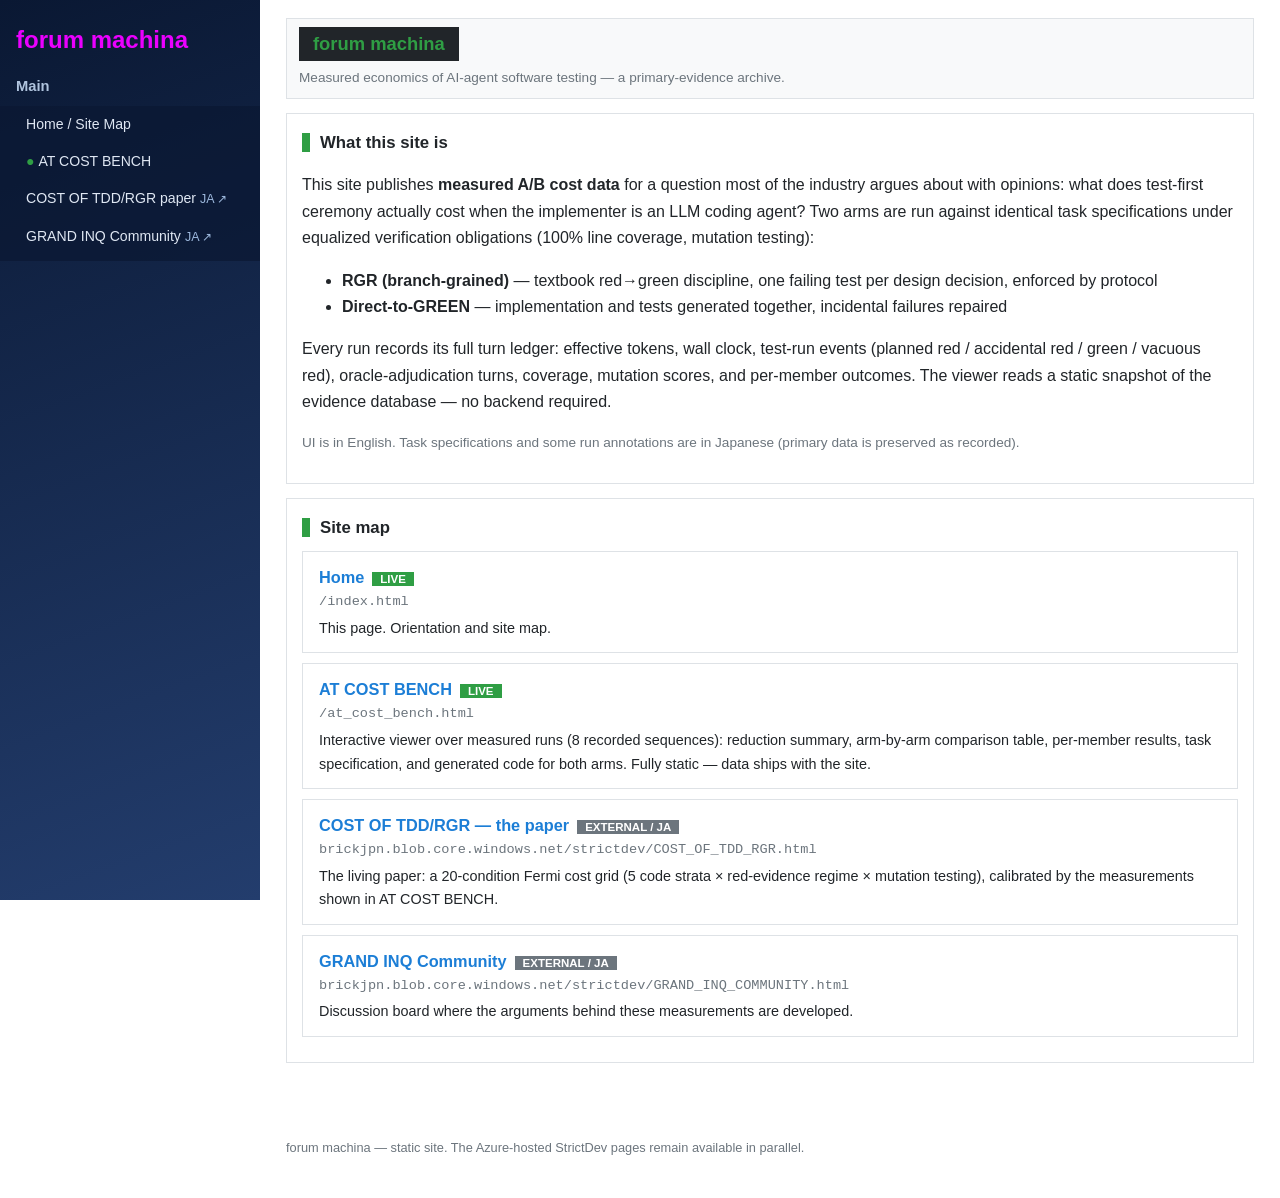
==== index.html @ 399e2967 "MACHINA 静的サイト v1: 英語版 AT COST BENCH を第一コンテンツとして構築 - index.html: 英語ランディング+サイトマップ(AT COST BENCH / 論文・広" ====
<!DOCTYPE html>
<html lang="en">
<head>
    <meta charset="UTF-8">
    <meta name="viewport" content="width=device-width, initial-scale=1.0">
    <title>forum machina</title>
    <meta name="description" content="forum machina — measured economics of AI-agent software testing. Primary-evidence archive of A/B cost measurements: branch-grained RGR (test-first discipline) versus direct-to-GREEN implementation by LLM coding agents.">
    <link rel="stylesheet" href="css/site.css">
</head>
<body>
    <div class="hamburger" id="hamburger">&#9776;</div>
    <nav class="sidebar" id="sidebar">
        <ul>
            <li><a href="index.html" class="logo">forum machina</a></li>
            <li><a href="#" class="section-label">Main</a>
                <ul>
                    <li><a href="index.html">Home / Site Map</a></li>
                    <li><a href="at_cost_bench.html"><span class="dot-green">&#9679;</span>AT COST BENCH</a></li>
                    <li><a href="https://brickjpn.blob.core.windows.net/strictdev/COST_OF_TDD_RGR.html">COST OF TDD/RGR paper<span class="ext">JA &#8599;</span></a></li>
                    <li><a href="https://brickjpn.blob.core.windows.net/strictdev/GRAND_INQ_COMMUNITY.html">GRAND INQ Community<span class="ext">JA &#8599;</span></a></li>
                </ul>
            </li>
        </ul>
    </nav>

    <main>
        <div class="header-section">
            <span class="header-title">forum machina</span>
            <div class="header-sub">Measured economics of AI-agent software testing — a primary-evidence archive.</div>
        </div>

        <div class="section-card">
            <div class="section-title"><span class="accent-bar"></span>What this site is</div>
            <p>
                This site publishes <b>measured A/B cost data</b> for a question most of the industry argues about
                with opinions: what does test-first ceremony actually cost when the implementer is an LLM coding agent?
                Two arms are run against identical task specifications under equalized verification obligations
                (100% line coverage, mutation testing):
            </p>
            <ul>
                <li><b>RGR (branch-grained)</b> — textbook red&#8594;green discipline, one failing test per design decision, enforced by protocol</li>
                <li><b>Direct-to-GREEN</b> — implementation and tests generated together, incidental failures repaired</li>
            </ul>
            <p>
                Every run records its full turn ledger: effective tokens, wall clock, test-run events
                (planned red / accidental red / green / vacuous red), oracle-adjudication turns, coverage,
                mutation scores, and per-member outcomes. The viewer reads a static snapshot of the evidence
                database &#8212; no backend required.
            </p>
            <p class="header-sub">UI is in English. Task specifications and some run annotations are in Japanese (primary data is preserved as recorded).</p>
        </div>

        <div class="section-card">
            <div class="section-title"><span class="accent-bar"></span>Site map</div>
            <ul class="map-list">
                <li>
                    <div class="name"><a href="index.html">Home</a><span class="badge-live">LIVE</span></div>
                    <div class="path">/index.html</div>
                    <div class="desc">This page. Orientation and site map.</div>
                </li>
                <li>
                    <div class="name"><a href="at_cost_bench.html">AT COST BENCH</a><span class="badge-live">LIVE</span></div>
                    <div class="path">/at_cost_bench.html</div>
                    <div class="desc">
                        Interactive viewer over measured runs (8 recorded sequences): reduction summary,
                        arm-by-arm comparison table, per-member results, task specification, and generated code
                        for both arms. Fully static &#8212; data ships with the site.
                    </div>
                </li>
                <li>
                    <div class="name"><a href="https://brickjpn.blob.core.windows.net/strictdev/COST_OF_TDD_RGR.html">COST OF TDD/RGR &#8212; the paper</a><span class="badge-ext">EXTERNAL / JA</span></div>
                    <div class="path">brickjpn.blob.core.windows.net/strictdev/COST_OF_TDD_RGR.html</div>
                    <div class="desc">
                        The living paper: a 20-condition Fermi cost grid (5 code strata &#215; red-evidence regime &#215; mutation testing),
                        calibrated by the measurements shown in AT COST BENCH.
                    </div>
                </li>
                <li>
                    <div class="name"><a href="https://brickjpn.blob.core.windows.net/strictdev/GRAND_INQ_COMMUNITY.html">GRAND INQ Community</a><span class="badge-ext">EXTERNAL / JA</span></div>
                    <div class="path">brickjpn.blob.core.windows.net/strictdev/GRAND_INQ_COMMUNITY.html</div>
                    <div class="desc">Discussion board where the arguments behind these measurements are developed.</div>
                </li>
            </ul>
        </div>
    </main>

    <footer>
        forum machina &#8212; static site. The Azure-hosted StrictDev pages remain available in parallel.
    </footer>

    <script>
        document.getElementById('hamburger').addEventListener('click', function () {
            document.getElementById('sidebar').classList.toggle('active');
        });
    </script>
</body>
</html>
---- css/site.css ----
/* forum machina — base colors inherited from StrictDev HP */
* { box-sizing: border-box; }
body {
    margin: 0;
    background: #ffffff;
    color: #212529;
    font-family: "Segoe UI", Meiryo, sans-serif;
    line-height: 1.65;
}

/* ---- sidebar (StrictDev 踏襲: navy gradient) ---- */
.sidebar {
    position: fixed;
    top: 0; left: 0;
    width: 260px;
    height: 100vh;
    overflow-y: auto;
    background: linear-gradient(160deg, #0a1833 0%, #233d6d 100%);
    z-index: 100;
}
.sidebar ul { list-style: none; margin: 0; padding: 8px 0; }
.sidebar ul li { margin: 0; }
.sidebar ul li a {
    display: block;
    color: #fff;
    text-decoration: none;
    padding: 8px 16px;
    font-size: 0.92rem;
    transition: background 0.2s;
}
.sidebar ul li a:hover { background: rgba(255,255,255,0.08); }
.sidebar ul li ul { padding: 0 0 6px 0; background: rgba(10,24,51,0.7); }
.sidebar ul li ul li a { padding: 7px 16px 7px 26px; font-size: 0.88rem; color: #dfe7f3; }
.sidebar .logo {
    font-size: x-large;
    font-weight: bold;
    color: rgb(234, 0, 255);
    padding: 12px 16px 6px;
    display: block;
}
.sidebar .section-label { color: #b0c4de; font-weight: 600; pointer-events: none; }
.sidebar .dot-green { color: #2f9e44; margin-right: 4px; }
.sidebar .ext { color: #9db8dd; font-size: 0.78rem; margin-left: 4px; }

.hamburger {
    display: none;
    position: fixed;
    top: 10px; left: 10px;
    z-index: 200;
    background: rgba(10, 24, 51, 0.9);
    color: #fff;
    padding: 6px 12px;
    font-size: 1.2rem;
    cursor: pointer;
    user-select: none;
}

main { margin-left: 260px; padding: 18px 26px 60px; max-width: 1180px; }

@media (max-width: 900px) {
    .sidebar { transform: translateX(-100%); transition: transform 0.2s; }
    .sidebar.active { transform: translateX(0); }
    .hamburger { display: block; }
    main { margin-left: 0; padding: 54px 14px 40px; }
}

/* ---- page chrome (AT_COST_BENCH 踏襲) ---- */
.header-section {
    background: #f8f9fa;
    border: 1px solid #dee2e6;
    padding: 8px 12px;
    margin-bottom: 14px;
}
.header-title {
    color: #2f9e44;
    background: #212529;
    display: inline-block;
    padding: 2px 14px;
    font-size: 1.15rem;
    font-weight: 600;
}
.header-sub { color: #6c757d; font-size: 0.85rem; margin-top: 6px; }

.section-card {
    background: #ffffff;
    border: 1px solid #dee2e6;
    padding: 15px;
    margin-bottom: 14px;
}
.section-title {
    font-size: 1.05rem;
    font-weight: 600;
    margin-bottom: 10px;
    display: flex;
    align-items: center;
    gap: 10px;
}
.section-title .accent-bar {
    display: inline-block;
    width: 8px;
    height: 1.1em;
    background: #2f9e44;
}

.reduction-banner {
    background: #212529;
    color: #fff;
    padding: 10px 16px;
    display: flex;
    flex-wrap: wrap;
    gap: 26px;
    margin-bottom: 12px;
}
.reduction-banner .metric-label { font-size: 0.75rem; color: #adb5bd; }
.reduction-banner .metric-value { font-size: 1.3rem; font-weight: 700; color: #7ddf8f; }

table.compare { border-collapse: collapse; width: 100%; font-size: 0.9rem; }
table.compare th, table.compare td {
    border: 1px solid #dee2e6;
    padding: 5px 10px;
    vertical-align: middle;
    text-align: left;
}
table.compare thead th { background: #212529; color: #fff; font-weight: 600; }
td.col-rgr, th.col-rgr { background: #fff5eb; }
td.col-direct, th.col-direct { background: #ebf9ee; }
td.col-ratio { font-weight: 600; text-align: center; }
td.hl { background: lightyellow; }
td.num { text-align: right; font-variant-numeric: tabular-nums; }

table.members { border-collapse: collapse; width: 100%; font-size: 0.84rem; margin-top: 6px; }
table.members th, table.members td { border: 1px solid #dee2e6; padding: 3px 8px; }
table.members th { background: #f1f3f5; }
.status-green { color: #2f9e44; font-weight: 600; }
.status-other { color: #c92a2a; font-weight: 600; }

.meta-grid { display: grid; grid-template-columns: repeat(auto-fill, minmax(230px, 1fr)); gap: 4px 18px; font-size: 0.82rem; }
.meta-grid .k { color: #6c757d; }

details { border: 1px solid #dee2e6; margin: 8px 0; background: #f8f9fa; }
details summary { cursor: pointer; padding: 7px 12px; font-weight: 600; font-size: 0.9rem; }
details pre {
    margin: 0;
    padding: 12px;
    background: #1e1e1e;
    color: #d4d4d4;
    overflow-x: auto;
    font-size: 0.82rem;
    font-family: Consolas, Monaco, "Courier New", monospace;
    white-space: pre-wrap;
    word-break: break-word;
}
details pre.plain { background: #ffffff; color: #212529; border-top: 1px solid #dee2e6; }

.seq-tabs { display: flex; flex-wrap: wrap; gap: 6px; margin-bottom: 12px; }
.seq-tabs button {
    border: 1px solid #adb5bd;
    background: #f8f9fa;
    padding: 4px 12px;
    font-size: 0.88rem;
    cursor: pointer;
}
.seq-tabs button.active { background: #212529; color: #7ddf8f; border-color: #212529; font-weight: 600; }

.note-box {
    background: #fff3cd;
    border: 1px solid #e0a800;
    padding: 8px 12px;
    font-size: 0.85rem;
    margin-bottom: 12px;
}

/* ---- index / sitemap ---- */
.map-list { list-style: none; padding: 0; margin: 0; }
.map-list > li { border: 1px solid #dee2e6; margin-bottom: 10px; padding: 12px 16px; }
.map-list .path { font-family: Consolas, monospace; font-size: 0.85rem; color: #6c757d; }
.map-list .name { font-weight: 700; font-size: 1.02rem; }
.map-list .name a { color: #1c7ed6; text-decoration: none; }
.map-list .desc { font-size: 0.9rem; margin-top: 3px; }
.badge-live { background: #2f9e44; color: #fff; font-size: 0.72rem; padding: 1px 8px; margin-left: 8px; }
.badge-ext { background: #6c757d; color: #fff; font-size: 0.72rem; padding: 1px 8px; margin-left: 8px; }
footer { margin-left: 260px; padding: 0 26px 40px; color: #6c757d; font-size: 0.8rem; max-width: 1180px; }
@media (max-width: 900px) { footer { margin-left: 0; padding: 0 14px 30px; } }
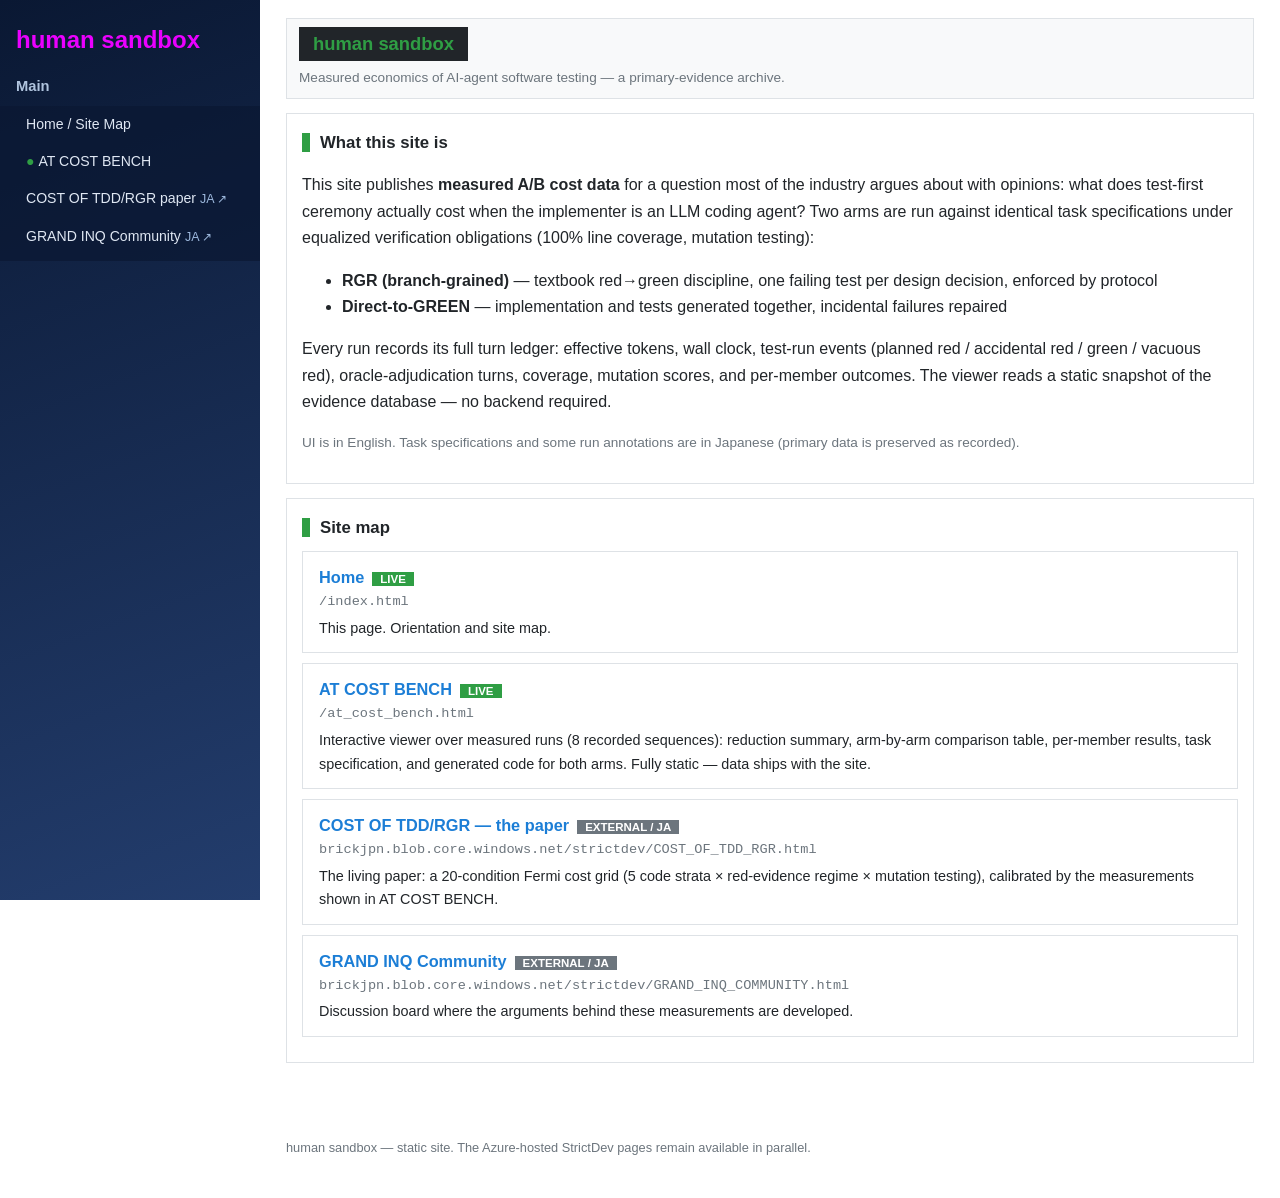
==== commit 4e8102be: "MACHINA廃止→HUMANSANDBOXへ改名: ブランド表記を human sandbox / humansandbox へ統一・GHP想定URLを https://humansandbox.g" ====
--- a/index.html
+++ b/index.html
@@ -3,15 +3,15 @@
 <head>
     <meta charset="UTF-8">
     <meta name="viewport" content="width=device-width, initial-scale=1.0">
-    <title>forum machina</title>
-    <meta name="description" content="forum machina — measured economics of AI-agent software testing. Primary-evidence archive of A/B cost measurements: branch-grained RGR (test-first discipline) versus direct-to-GREEN implementation by LLM coding agents.">
+    <title>human sandbox</title>
+    <meta name="description" content="human sandbox — measured economics of AI-agent software testing. Primary-evidence archive of A/B cost measurements: branch-grained RGR (test-first discipline) versus direct-to-GREEN implementation by LLM coding agents.">
     <link rel="stylesheet" href="css/site.css">
 </head>
 <body>
     <div class="hamburger" id="hamburger">&#9776;</div>
     <nav class="sidebar" id="sidebar">
         <ul>
-            <li><a href="index.html" class="logo">forum machina</a></li>
+            <li><a href="index.html" class="logo">human sandbox</a></li>
             <li><a href="#" class="section-label">Main</a>
                 <ul>
                     <li><a href="index.html">Home / Site Map</a></li>
@@ -25,7 +25,7 @@
 
     <main>
         <div class="header-section">
-            <span class="header-title">forum machina</span>
+            <span class="header-title">human sandbox</span>
             <div class="header-sub">Measured economics of AI-agent software testing — a primary-evidence archive.</div>
         </div>
 
@@ -85,7 +85,7 @@
     </main>
 
     <footer>
-        forum machina &#8212; static site. The Azure-hosted StrictDev pages remain available in parallel.
+        human sandbox &#8212; static site. The Azure-hosted StrictDev pages remain available in parallel.
     </footer>
 
     <script>
--- a/css/site.css
+++ b/css/site.css
@@ -1,4 +1,4 @@
-/* forum machina — base colors inherited from StrictDev HP */
+/* human sandbox — base colors inherited from StrictDev HP */
 * { box-sizing: border-box; }
 body {
     margin: 0;
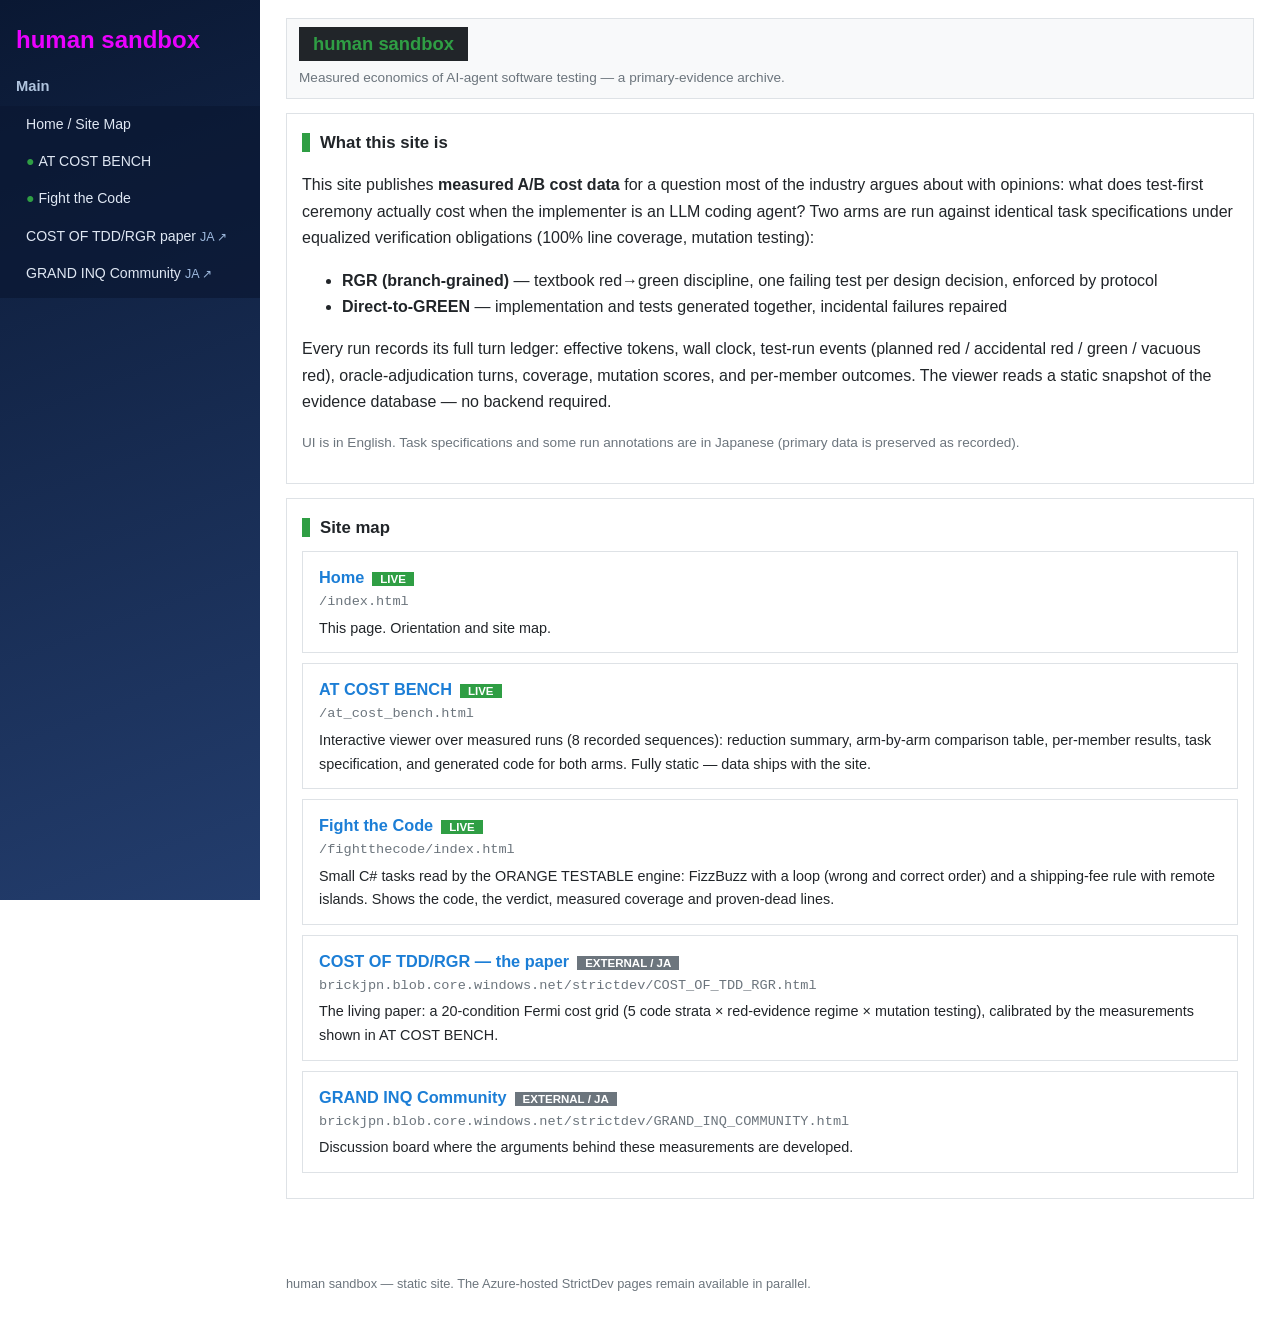
==== commit eb919f5f: "Fight the Code: 静的ページ /fightthecode を追加(ハードコードした3お題だけを API から取得) - ページ専用サイドバーに C# 10248 SEQ0/SEQ1(ルー" ====
--- a/index.html
+++ b/index.html
@@ -16,6 +16,7 @@
                 <ul>
                     <li><a href="index.html">Home / Site Map</a></li>
                     <li><a href="at_cost_bench.html"><span class="dot-green">&#9679;</span>AT COST BENCH</a></li>
+                    <li><a href="fightthecode/"><span class="dot-green">&#9679;</span>Fight the Code</a></li>
                     <li><a href="https://brickjpn.blob.core.windows.net/strictdev/COST_OF_TDD_RGR.html">COST OF TDD/RGR paper<span class="ext">JA &#8599;</span></a></li>
                     <li><a href="https://brickjpn.blob.core.windows.net/strictdev/GRAND_INQ_COMMUNITY.html">GRAND INQ Community<span class="ext">JA &#8599;</span></a></li>
                 </ul>
@@ -68,6 +69,14 @@
                     </div>
                 </li>
                 <li>
+                    <div class="name"><a href="fightthecode/">Fight the Code</a><span class="badge-live">LIVE</span></div>
+                    <div class="path">/fightthecode/index.html</div>
+                    <div class="desc">
+                        Small C# tasks read by the ORANGE TESTABLE engine: FizzBuzz with a loop (wrong and correct order) and a
+                        shipping-fee rule with remote islands. Shows the code, the verdict, measured coverage and proven-dead lines.
+                    </div>
+                </li>
+                <li>
                     <div class="name"><a href="https://brickjpn.blob.core.windows.net/strictdev/COST_OF_TDD_RGR.html">COST OF TDD/RGR &#8212; the paper</a><span class="badge-ext">EXTERNAL / JA</span></div>
                     <div class="path">brickjpn.blob.core.windows.net/strictdev/COST_OF_TDD_RGR.html</div>
                     <div class="desc">
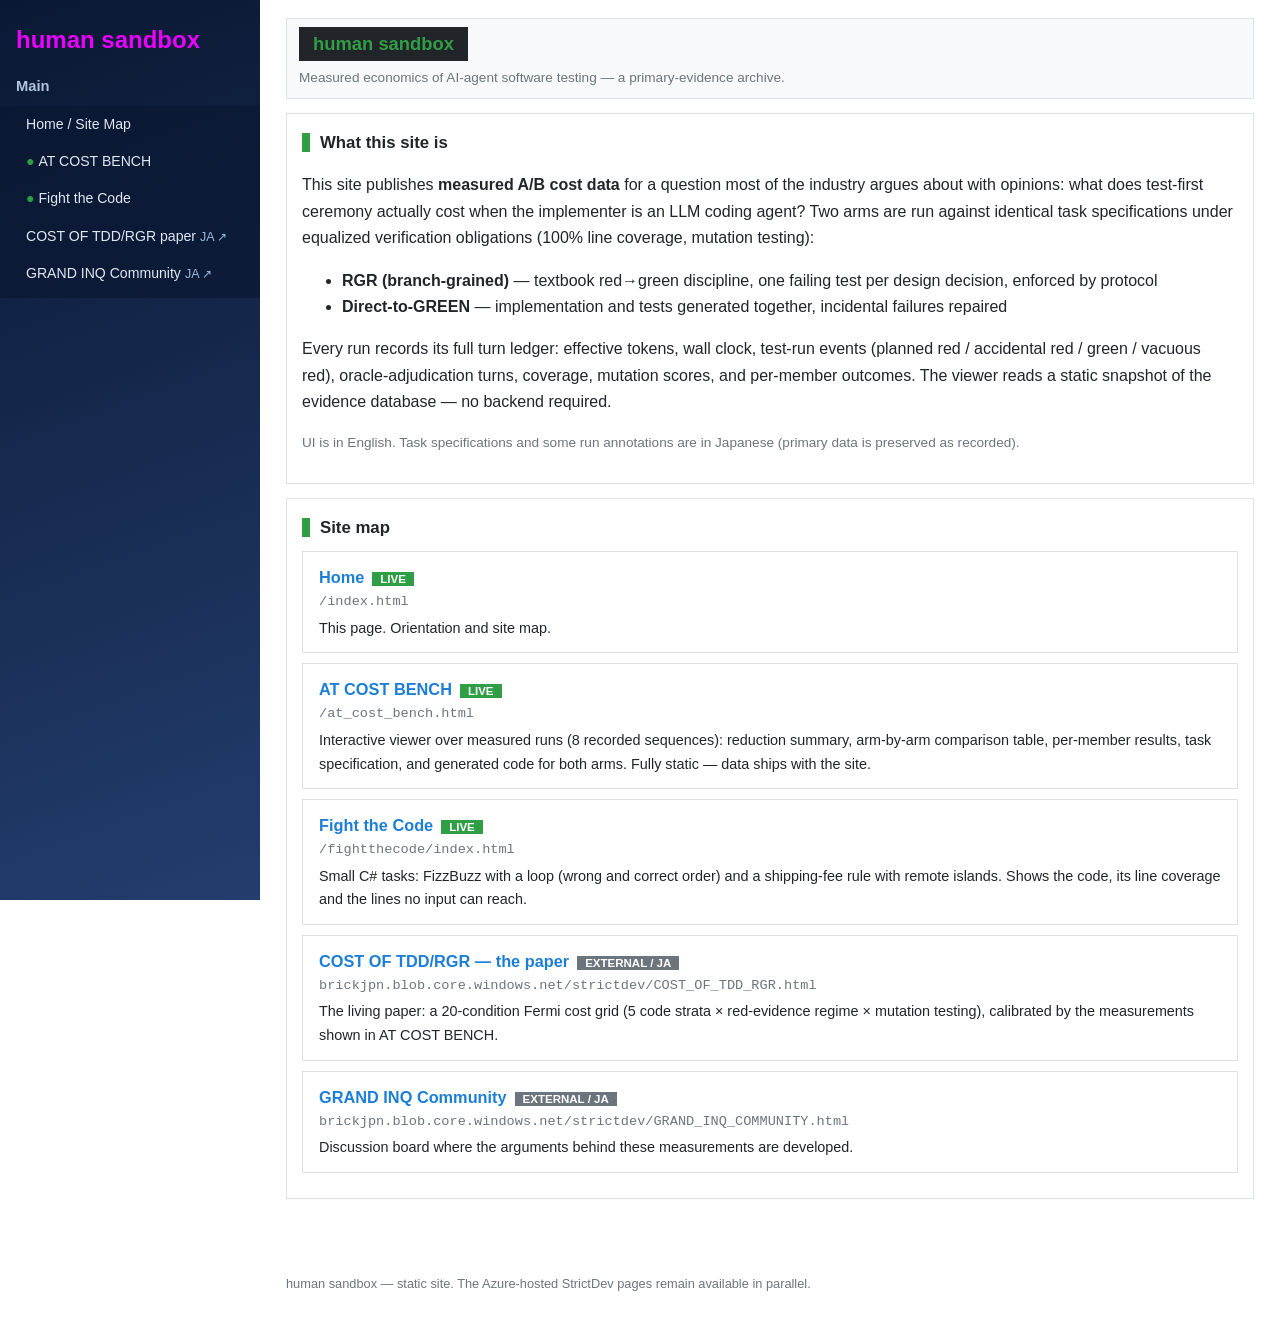
==== commit 527bbdc5: "fightthecode: remove engine wording, add Submit Answer and Become Member placeholders Co-Authored-By" ====
--- a/index.html
+++ b/index.html
@@ -72,8 +72,8 @@
                     <div class="name"><a href="fightthecode/">Fight the Code</a><span class="badge-live">LIVE</span></div>
                     <div class="path">/fightthecode/index.html</div>
                     <div class="desc">
-                        Small C# tasks read by the ORANGE TESTABLE engine: FizzBuzz with a loop (wrong and correct order) and a
-                        shipping-fee rule with remote islands. Shows the code, the verdict, measured coverage and proven-dead lines.
+                        Small C# tasks: FizzBuzz with a loop (wrong and correct order) and a shipping-fee rule with remote
+                        islands. Shows the code, its line coverage and the lines no input can reach.
                     </div>
                 </li>
                 <li>
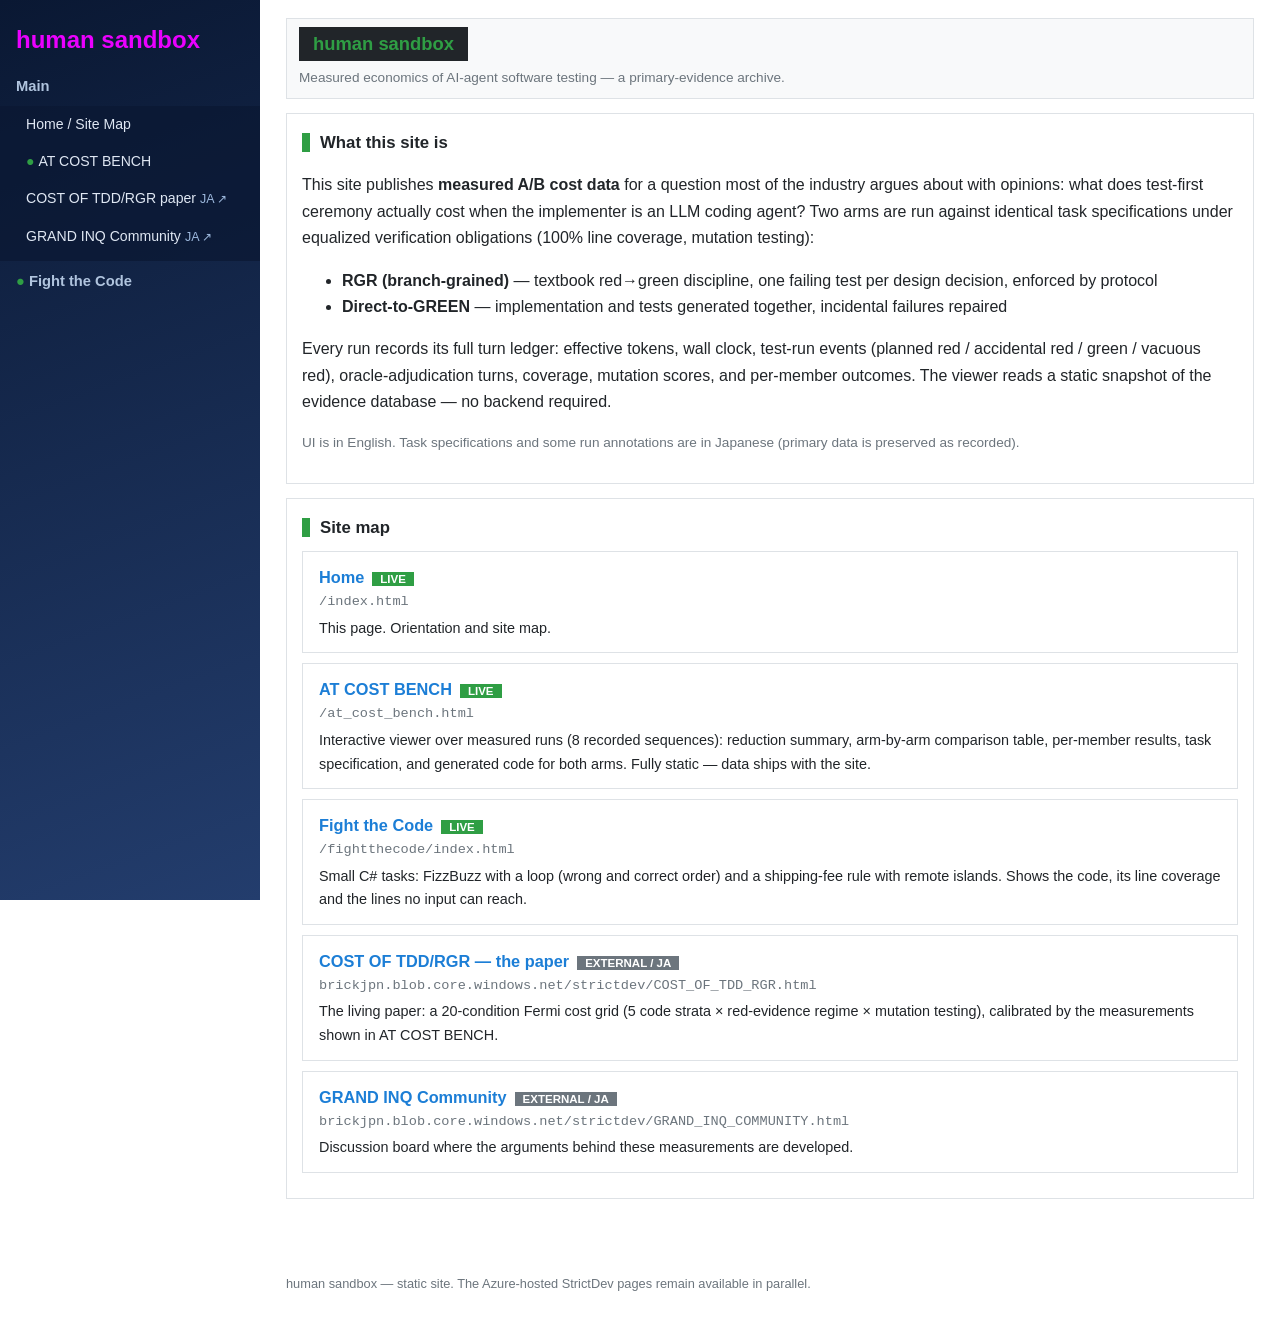
==== commit a3ac9a84: "sidebar: move Fight the Code to top level beside Main Co-Authored-By: Claude Opus 5.5 <noreply@anthr" ====
--- a/index.html
+++ b/index.html
@@ -16,11 +16,11 @@
                 <ul>
                     <li><a href="index.html">Home / Site Map</a></li>
                     <li><a href="at_cost_bench.html"><span class="dot-green">&#9679;</span>AT COST BENCH</a></li>
-                    <li><a href="fightthecode/"><span class="dot-green">&#9679;</span>Fight the Code</a></li>
                     <li><a href="https://brickjpn.blob.core.windows.net/strictdev/COST_OF_TDD_RGR.html">COST OF TDD/RGR paper<span class="ext">JA &#8599;</span></a></li>
                     <li><a href="https://brickjpn.blob.core.windows.net/strictdev/GRAND_INQ_COMMUNITY.html">GRAND INQ Community<span class="ext">JA &#8599;</span></a></li>
                 </ul>
             </li>
+            <li><a href="fightthecode/" class="top-link"><span class="dot-green">&#9679;</span>Fight the Code</a></li>
         </ul>
     </nav>
 
--- a/css/site.css
+++ b/css/site.css
@@ -39,6 +39,7 @@
     display: block;
 }
 .sidebar .section-label { color: #b0c4de; font-weight: 600; pointer-events: none; }
+.sidebar .top-link { color: #b0c4de; font-weight: 600; }
 .sidebar .dot-green { color: #2f9e44; margin-right: 4px; }
 .sidebar .ext { color: #9db8dd; font-size: 0.78rem; margin-left: 4px; }
 
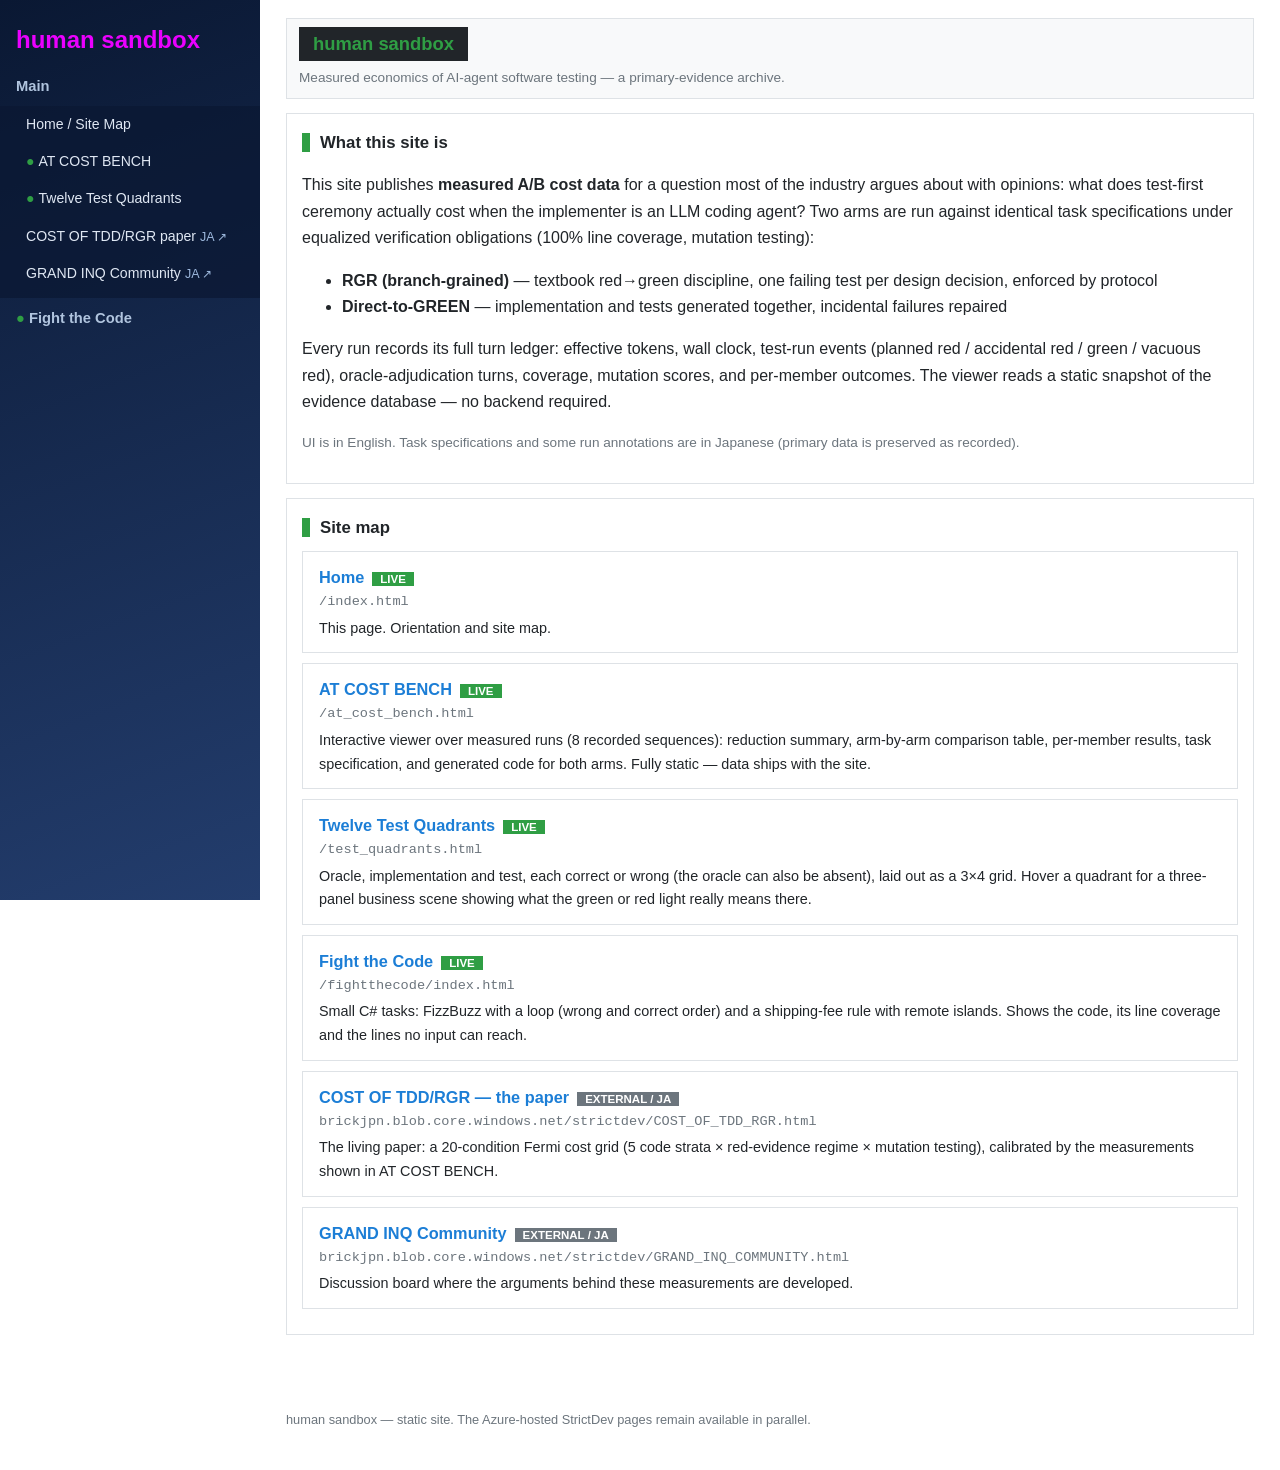
==== commit 17fb335d: "Add Twelve Test Quadrants page with hover comic scenes Co-Authored-By: Claude Fable 5.1 <noreply@ant" ====
--- a/index.html
+++ b/index.html
@@ -16,6 +16,7 @@
                 <ul>
                     <li><a href="index.html">Home / Site Map</a></li>
                     <li><a href="at_cost_bench.html"><span class="dot-green">&#9679;</span>AT COST BENCH</a></li>
+                    <li><a href="test_quadrants.html"><span class="dot-green">&#9679;</span>Twelve Test Quadrants</a></li>
                     <li><a href="https://brickjpn.blob.core.windows.net/strictdev/COST_OF_TDD_RGR.html">COST OF TDD/RGR paper<span class="ext">JA &#8599;</span></a></li>
                     <li><a href="https://brickjpn.blob.core.windows.net/strictdev/GRAND_INQ_COMMUNITY.html">GRAND INQ Community<span class="ext">JA &#8599;</span></a></li>
                 </ul>
@@ -69,6 +70,14 @@
                     </div>
                 </li>
                 <li>
+                    <div class="name"><a href="test_quadrants.html">Twelve Test Quadrants</a><span class="badge-live">LIVE</span></div>
+                    <div class="path">/test_quadrants.html</div>
+                    <div class="desc">
+                        Oracle, implementation and test, each correct or wrong (the oracle can also be absent), laid out as a
+                        3&#215;4 grid. Hover a quadrant for a three-panel business scene showing what the green or red light really means there.
+                    </div>
+                </li>
+                <li>
                     <div class="name"><a href="fightthecode/">Fight the Code</a><span class="badge-live">LIVE</span></div>
                     <div class="path">/fightthecode/index.html</div>
                     <div class="desc">
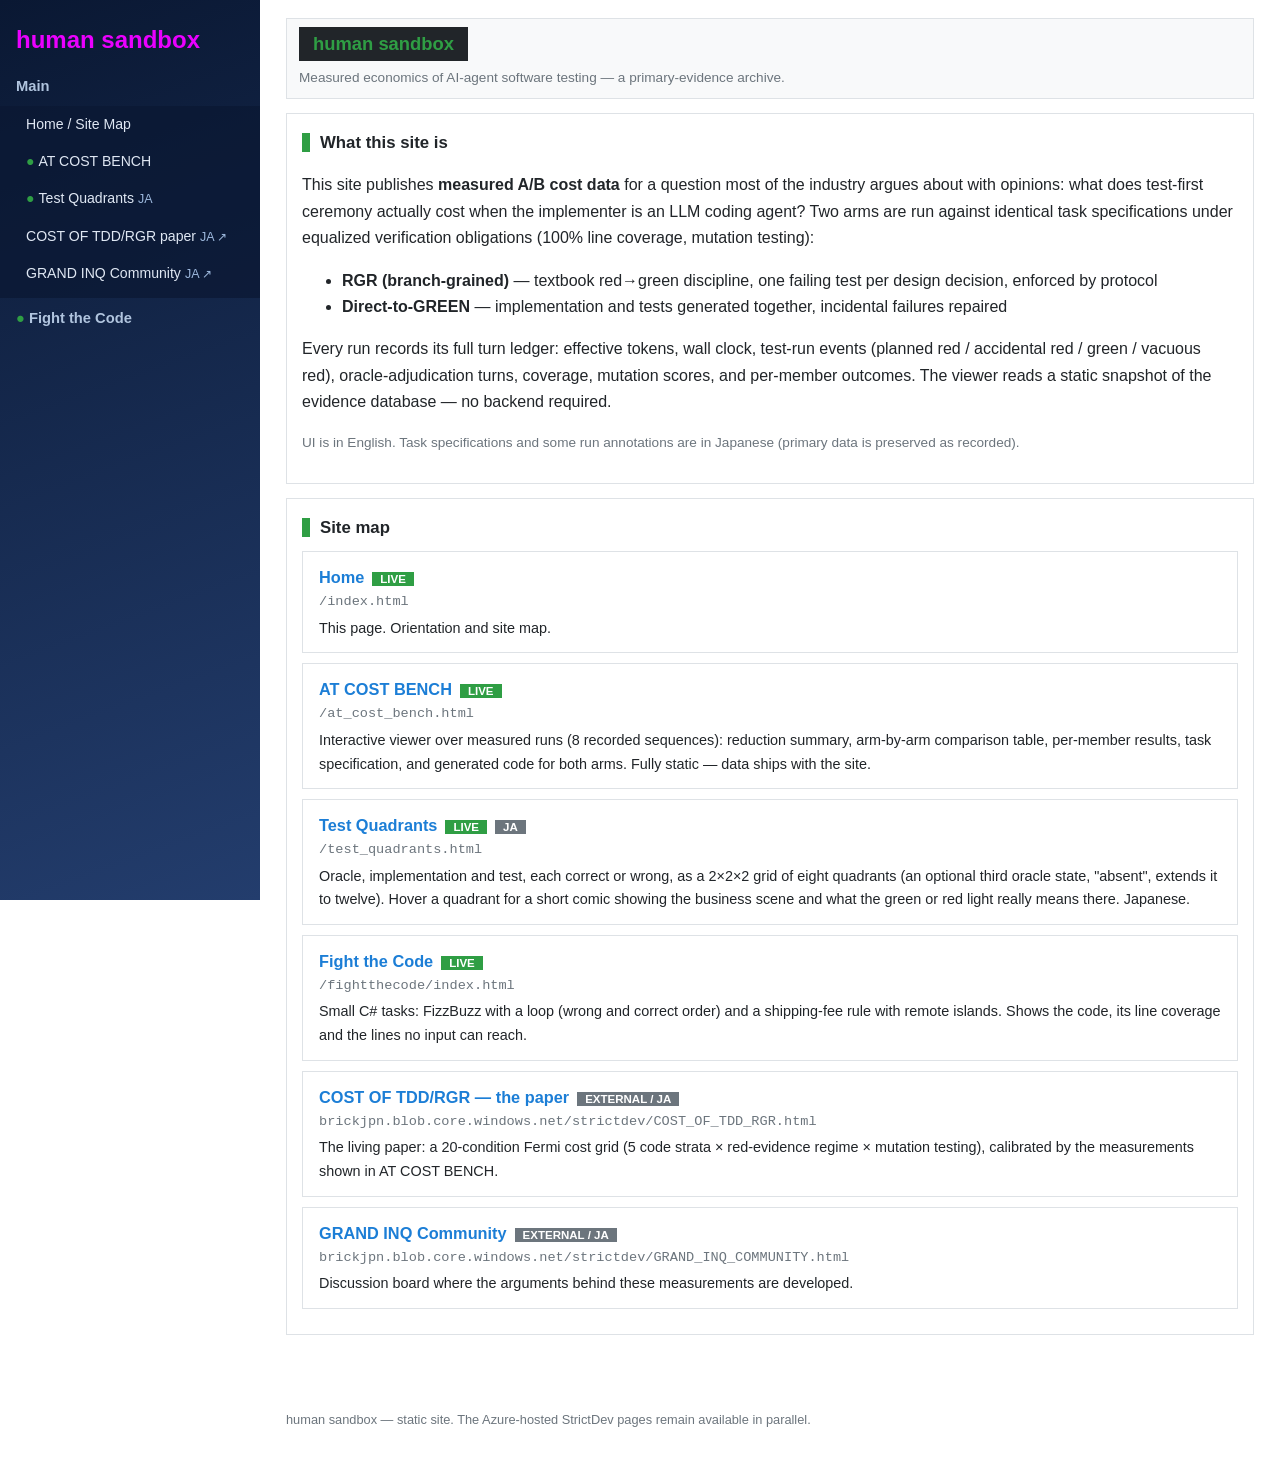
==== commit 39902a6d: "Test quadrants: Japanese text, absent-oracle row as toggle, unthinkable cells, variable-length comic" ====
--- a/index.html
+++ b/index.html
@@ -16,7 +16,7 @@
                 <ul>
                     <li><a href="index.html">Home / Site Map</a></li>
                     <li><a href="at_cost_bench.html"><span class="dot-green">&#9679;</span>AT COST BENCH</a></li>
-                    <li><a href="test_quadrants.html"><span class="dot-green">&#9679;</span>Twelve Test Quadrants</a></li>
+                    <li><a href="test_quadrants.html"><span class="dot-green">&#9679;</span>Test Quadrants<span class="ext">JA</span></a></li>
                     <li><a href="https://brickjpn.blob.core.windows.net/strictdev/COST_OF_TDD_RGR.html">COST OF TDD/RGR paper<span class="ext">JA &#8599;</span></a></li>
                     <li><a href="https://brickjpn.blob.core.windows.net/strictdev/GRAND_INQ_COMMUNITY.html">GRAND INQ Community<span class="ext">JA &#8599;</span></a></li>
                 </ul>
@@ -70,11 +70,12 @@
                     </div>
                 </li>
                 <li>
-                    <div class="name"><a href="test_quadrants.html">Twelve Test Quadrants</a><span class="badge-live">LIVE</span></div>
+                    <div class="name"><a href="test_quadrants.html">Test Quadrants</a><span class="badge-live">LIVE</span><span class="badge-ext">JA</span></div>
                     <div class="path">/test_quadrants.html</div>
                     <div class="desc">
-                        Oracle, implementation and test, each correct or wrong (the oracle can also be absent), laid out as a
-                        3&#215;4 grid. Hover a quadrant for a three-panel business scene showing what the green or red light really means there.
+                        Oracle, implementation and test, each correct or wrong, as a 2&#215;2&#215;2 grid of eight quadrants
+                        (an optional third oracle state, "absent", extends it to twelve). Hover a quadrant for a short comic
+                        showing the business scene and what the green or red light really means there. Japanese.
                     </div>
                 </li>
                 <li>
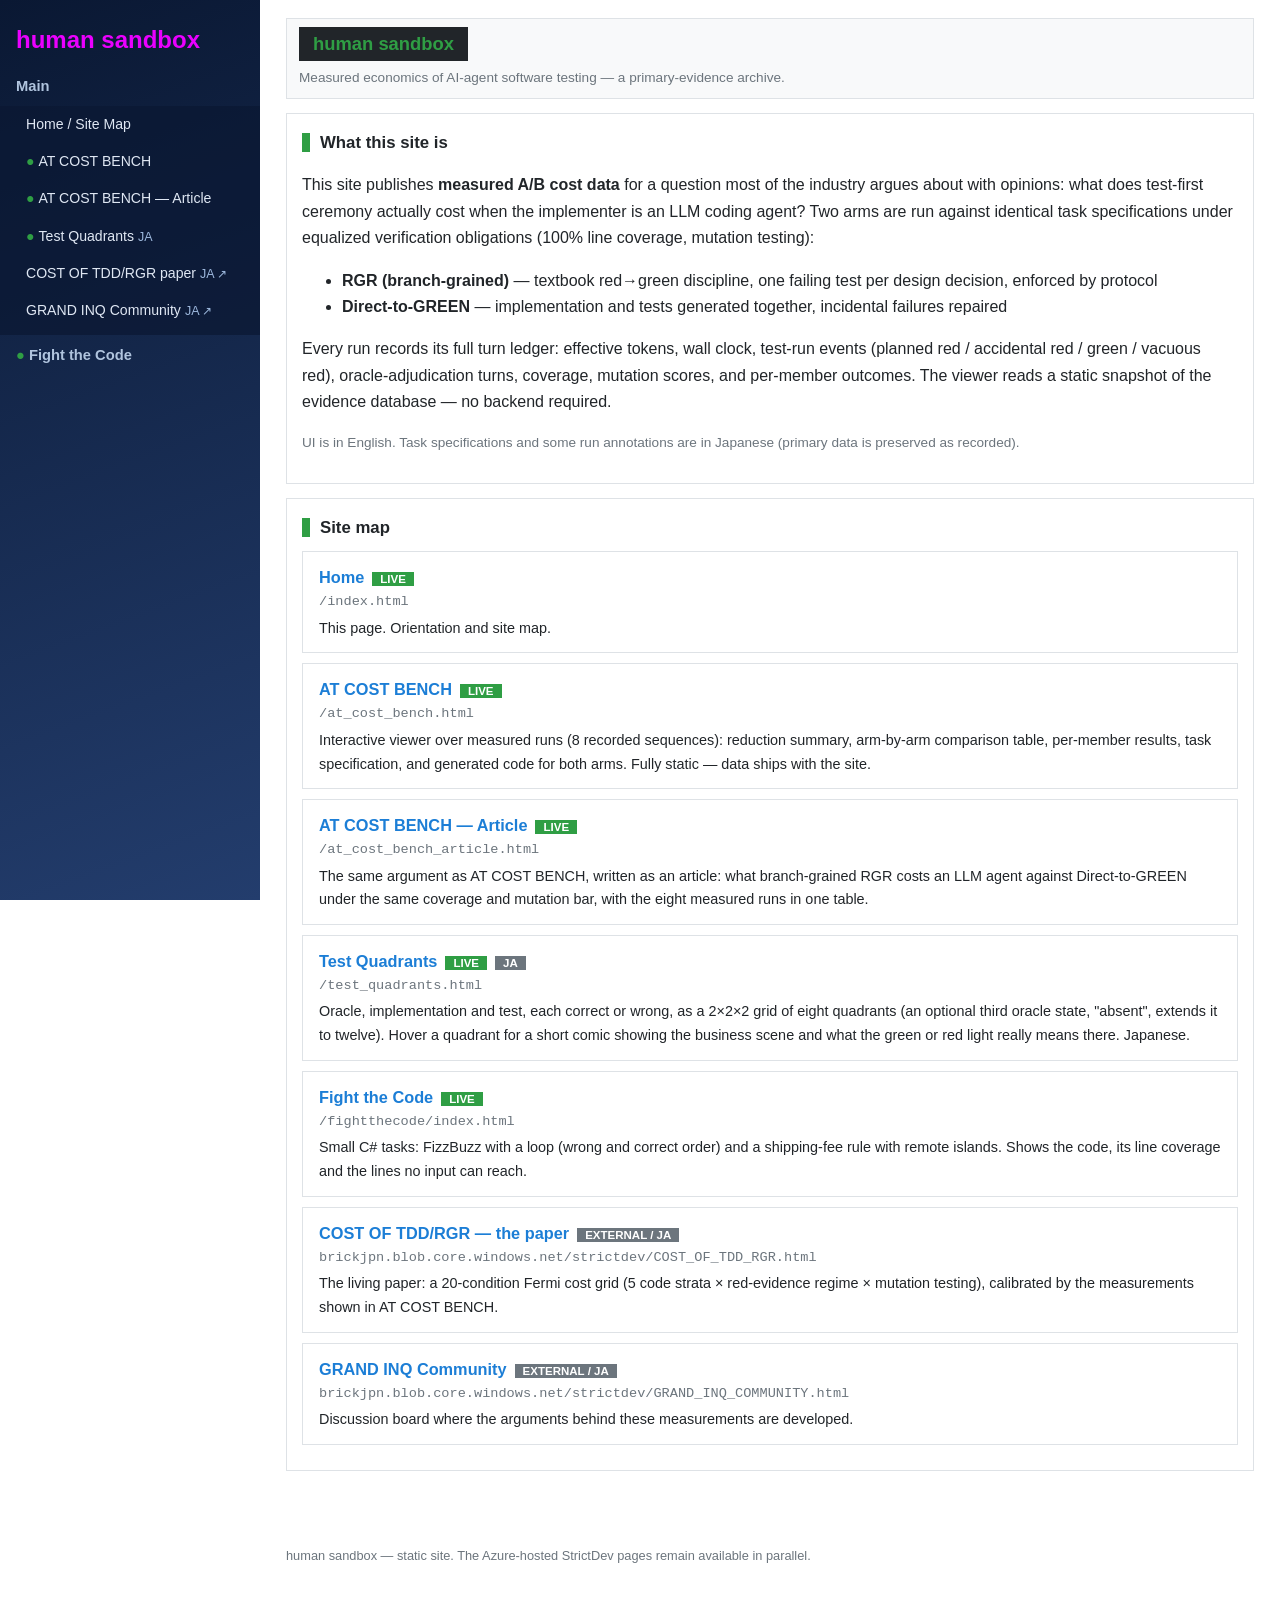
==== commit d27badb5: "Add AT COST BENCH article: the same argument as an English article page - at_cost_bench_article.html" ====
--- a/index.html
+++ b/index.html
@@ -16,6 +16,7 @@
                 <ul>
                     <li><a href="index.html">Home / Site Map</a></li>
                     <li><a href="at_cost_bench.html"><span class="dot-green">&#9679;</span>AT COST BENCH</a></li>
+                    <li><a href="at_cost_bench_article.html"><span class="dot-green">&#9679;</span>AT COST BENCH &#8212; Article</a></li>
                     <li><a href="test_quadrants.html"><span class="dot-green">&#9679;</span>Test Quadrants<span class="ext">JA</span></a></li>
                     <li><a href="https://brickjpn.blob.core.windows.net/strictdev/COST_OF_TDD_RGR.html">COST OF TDD/RGR paper<span class="ext">JA &#8599;</span></a></li>
                     <li><a href="https://brickjpn.blob.core.windows.net/strictdev/GRAND_INQ_COMMUNITY.html">GRAND INQ Community<span class="ext">JA &#8599;</span></a></li>
@@ -70,6 +71,14 @@
                     </div>
                 </li>
                 <li>
+                    <div class="name"><a href="at_cost_bench_article.html">AT COST BENCH &#8212; Article</a><span class="badge-live">LIVE</span></div>
+                    <div class="path">/at_cost_bench_article.html</div>
+                    <div class="desc">
+                        The same argument as AT COST BENCH, written as an article: what branch-grained RGR costs an LLM agent
+                        against Direct-to-GREEN under the same coverage and mutation bar, with the eight measured runs in one table.
+                    </div>
+                </li>
+                <li>
                     <div class="name"><a href="test_quadrants.html">Test Quadrants</a><span class="badge-live">LIVE</span><span class="badge-ext">JA</span></div>
                     <div class="path">/test_quadrants.html</div>
                     <div class="desc">
